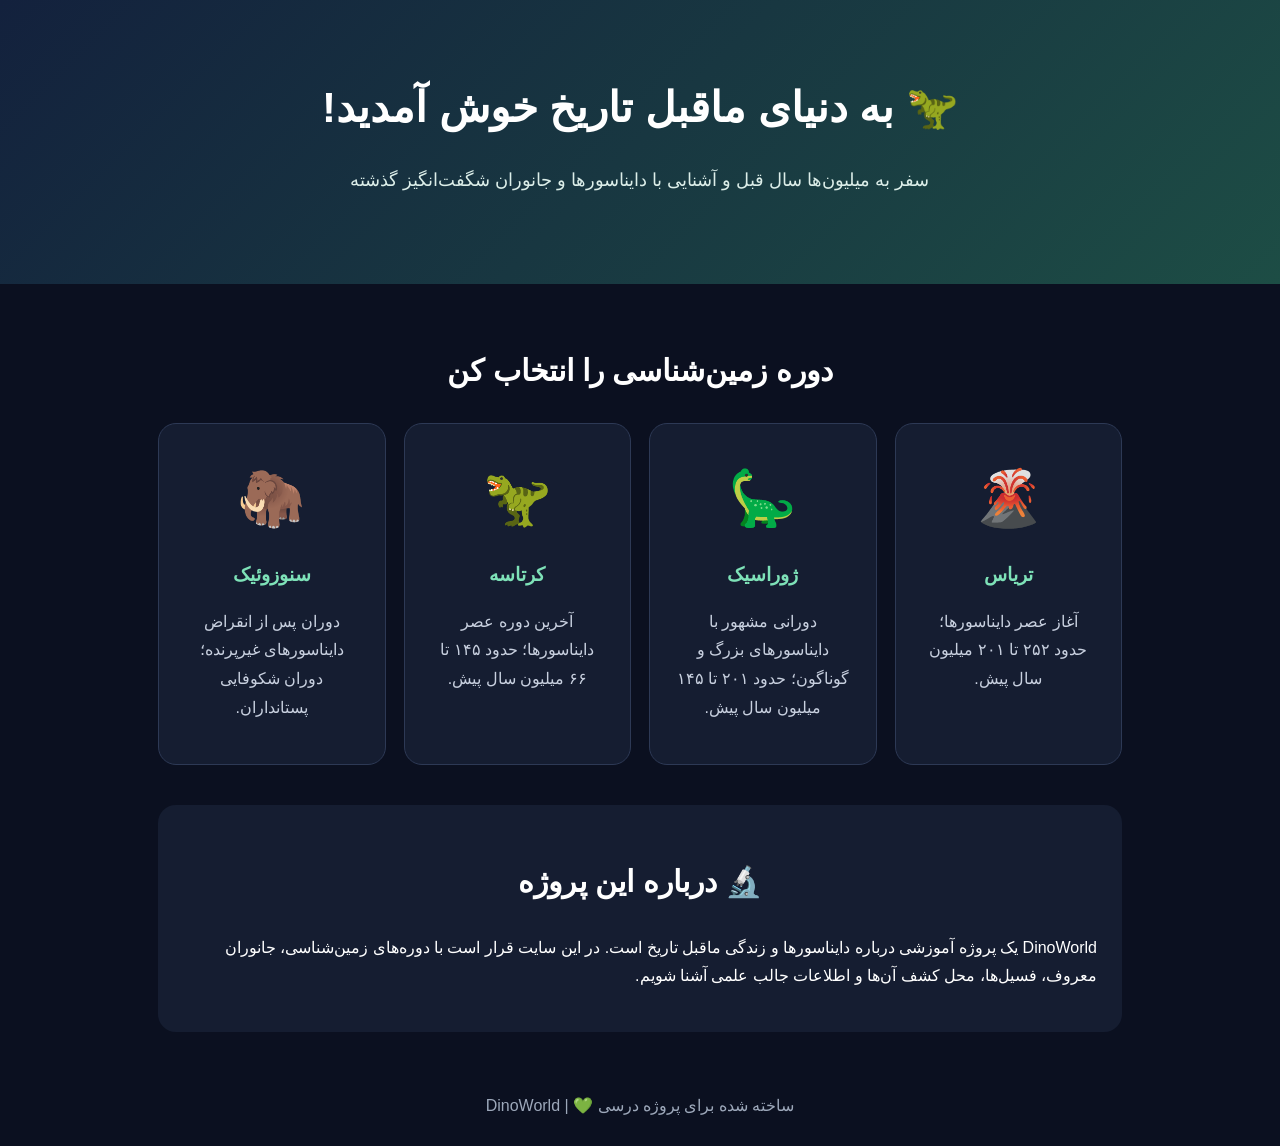
==== index.html @ c3aac421 "Add files via upload" ====
<!DOCTYPE html>
<html lang="fa" dir="rtl">
<head>
<meta charset="UTF-8">
<meta name="viewport" content="width=device-width, initial-scale=1.0">
<meta name="description" content="موزه تعاملی دنیای دایناسورها و جانوران ماقبل تاریخ">
<title>DinoWorld | دنیای دایناسورها</title>
<style>
*{box-sizing:border-box}body{margin:0;font-family:Tahoma,Arial,sans-serif;background:#0b1020;color:#fff;line-height:1.8}
header{padding:70px 20px;text-align:center;background:linear-gradient(135deg,#13213d,#1d4d45)}
h1{font-size:42px;margin:0 0 12px}header p{font-size:18px;color:#dceee9}
.container{max-width:1000px;margin:auto;padding:35px 18px}h2{text-align:center;font-size:30px;margin-bottom:25px}
.periods{display:grid;grid-template-columns:repeat(auto-fit,minmax(200px,1fr));gap:18px}
.card{background:#151d31;border:1px solid #2d3955;border-radius:18px;padding:25px;text-align:center;transition:.2s}
.card:hover{transform:translateY(-4px);border-color:#62d6a7}.emoji{font-size:55px}
.card h3{margin:10px 0 5px;color:#7ee2b8}.card p{color:#c8d0df}
.about{margin-top:40px;background:#151d31;border-radius:18px;padding:25px}footer{text-align:center;padding:25px;color:#9da8ba}
</style>
</head>
<body>
<header>
<h1>🦖 به دنیای ماقبل تاریخ خوش آمدید!</h1>
<p>سفر به میلیون‌ها سال قبل و آشنایی با دایناسورها و جانوران شگفت‌انگیز گذشته</p>
</header>
<main class="container">
<h2>دوره زمین‌شناسی را انتخاب کن</h2>
<section class="periods">
<article class="card"><div class="emoji">🌋</div><h3>تریاس</h3><p>آغاز عصر دایناسورها؛ حدود ۲۵۲ تا ۲۰۱ میلیون سال پیش.</p></article>
<article class="card"><div class="emoji">🦕</div><h3>ژوراسیک</h3><p>دورانی مشهور با دایناسورهای بزرگ و گوناگون؛ حدود ۲۰۱ تا ۱۴۵ میلیون سال پیش.</p></article>
<article class="card"><div class="emoji">🦖</div><h3>کرتاسه</h3><p>آخرین دوره عصر دایناسورها؛ حدود ۱۴۵ تا ۶۶ میلیون سال پیش.</p></article>
<article class="card"><div class="emoji">🦣</div><h3>سنوزوئیک</h3><p>دوران پس از انقراض دایناسورهای غیرپرنده؛ دوران شکوفایی پستانداران.</p></article>
</section>
<section class="about"><h2>🔬 درباره این پروژه</h2><p>DinoWorld یک پروژه آموزشی درباره دایناسورها و زندگی ماقبل تاریخ است. در این سایت قرار است با دوره‌های زمین‌شناسی، جانوران معروف، فسیل‌ها، محل کشف آن‌ها و اطلاعات جالب علمی آشنا شویم.</p></section>
</main>
<footer>ساخته شده برای پروژه درسی 💚 | DinoWorld</footer>
</body>
</html>
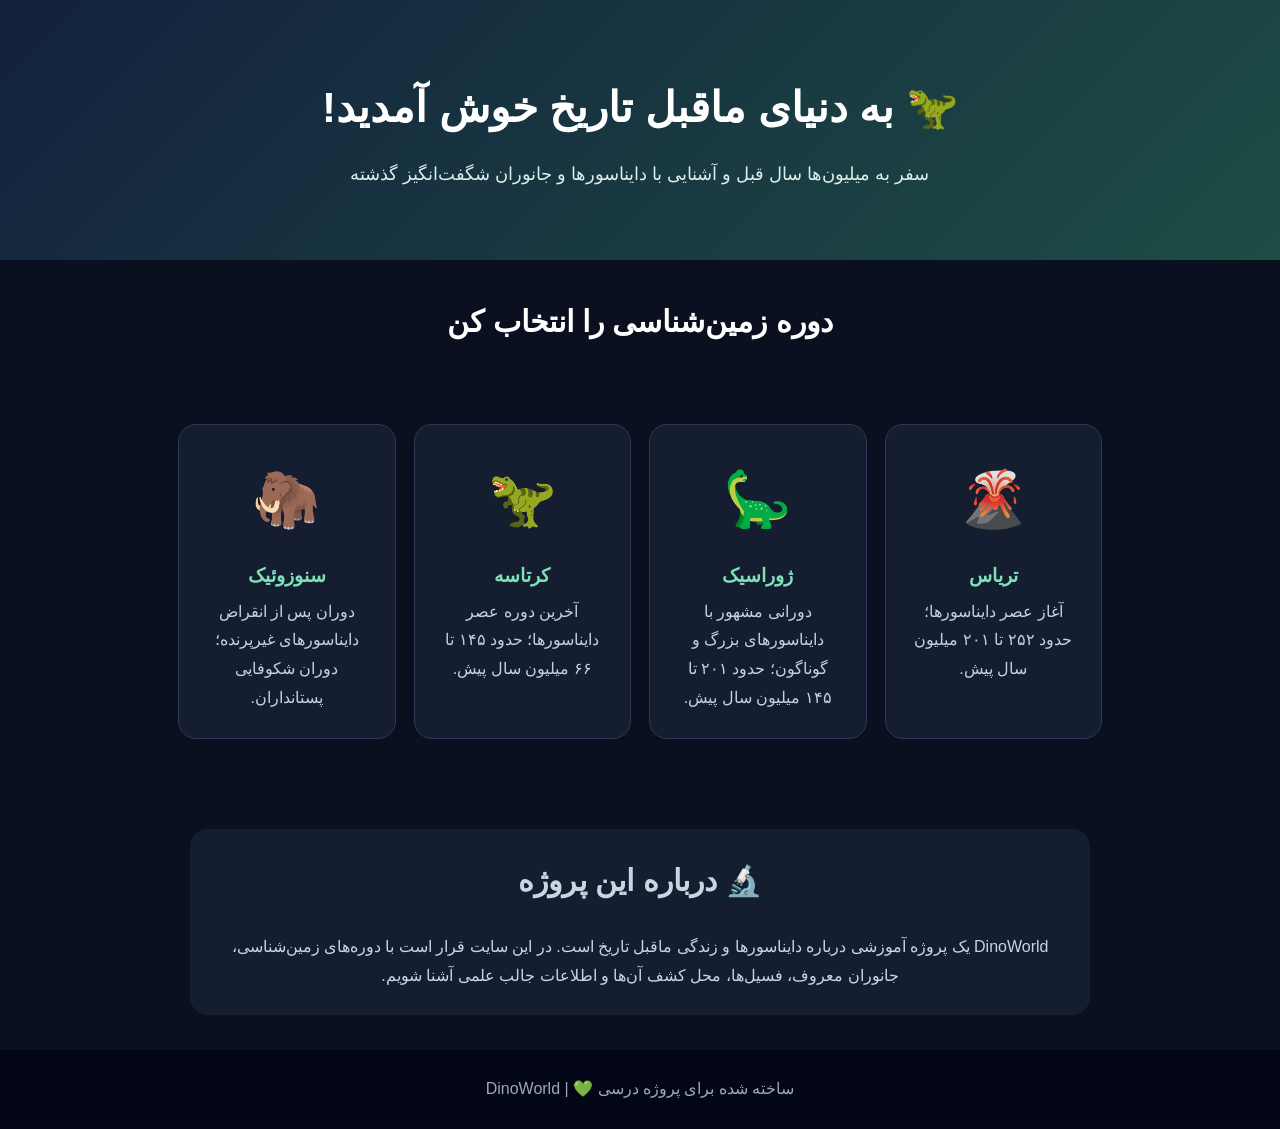
==== commit 2a717c5b: "Fix HTML formatting for title and stylesheet link" ====
--- a/index.html
+++ b/index.html
@@ -4,7 +4,7 @@
 <meta charset="UTF-8">
 <meta name="viewport" content="width=device-width, initial-scale=1.0">
 <meta name="description" content="موزه تعاملی دنیای دایناسورها و جانوران ماقبل تاریخ">
-<title>DinoWorld | دنیای دایناسورها</title>
+<title>DinoWorld | دنیای دایناسورها</title><link rel="stylesheet" href="style.css">
 <style>
 *{box-sizing:border-box}body{margin:0;font-family:Tahoma,Arial,sans-serif;background:#0b1020;color:#fff;line-height:1.8}
 header{padding:70px 20px;text-align:center;background:linear-gradient(135deg,#13213d,#1d4d45)}
@@ -34,4 +34,4 @@
 </main>
 <footer>ساخته شده برای پروژه درسی 💚 | DinoWorld</footer>
 </body>
-</html>+</html>
--- a/style.css
+++ b/style.css
@@ -0,0 +1,101 @@
+* {
+    box-sizing: border-box;
+    margin: 0;
+    padding: 0;
+}
+
+body {
+    font-family: Tahoma, Arial, sans-serif;
+    direction: rtl;
+    background: #0f172a;
+    color: #f8fafc;
+    line-height: 1.8;
+}
+
+.hero {
+    min-height: 55vh;
+    display: flex;
+    flex-direction: column;
+    justify-content: center;
+    align-items: center;
+    text-align: center;
+    padding: 40px 20px;
+    background: linear-gradient(135deg, #14532d, #0f172a);
+}
+
+.hero h1 {
+    font-size: clamp(2rem, 7vw, 4rem);
+    margin-bottom: 15px;
+}
+
+.hero p {
+    max-width: 700px;
+    font-size: 1.1rem;
+    color: #cbd5e1;
+}
+
+.periods {
+    max-width: 1100px;
+    margin: 0 auto;
+    padding: 50px 20px;
+}
+
+.periods h2 {
+    text-align: center;
+    margin-bottom: 30px;
+    font-size: 2rem;
+}
+
+.period-grid {
+    display: grid;
+    grid-template-columns: repeat(auto-fit, minmax(220px, 1fr));
+    gap: 20px;
+}
+
+.period-card {
+    display: block;
+    padding: 30px 20px;
+    border-radius: 20px;
+    background: #1e293b;
+    color: #f8fafc;
+    text-decoration: none;
+    text-align: center;
+    border: 1px solid #334155;
+    transition: transform 0.2s, background 0.2s;
+}
+
+.period-card:hover {
+    transform: translateY(-5px);
+    background: #334155;
+}
+
+.period-card .icon {
+    font-size: 3rem;
+    display: block;
+    margin-bottom: 10px;
+}
+
+.about {
+    max-width: 900px;
+    margin: 0 auto;
+    padding: 20px 20px 60px;
+    text-align: center;
+    color: #cbd5e1;
+}
+
+footer {
+    text-align: center;
+    padding: 25px;
+    background: #020617;
+    color: #94a3b8;
+}
+
+@media (max-width: 600px) {
+    .hero {
+        min-height: 45vh;
+    }
+
+    .periods {
+        padding-top: 35px;
+    }
+}
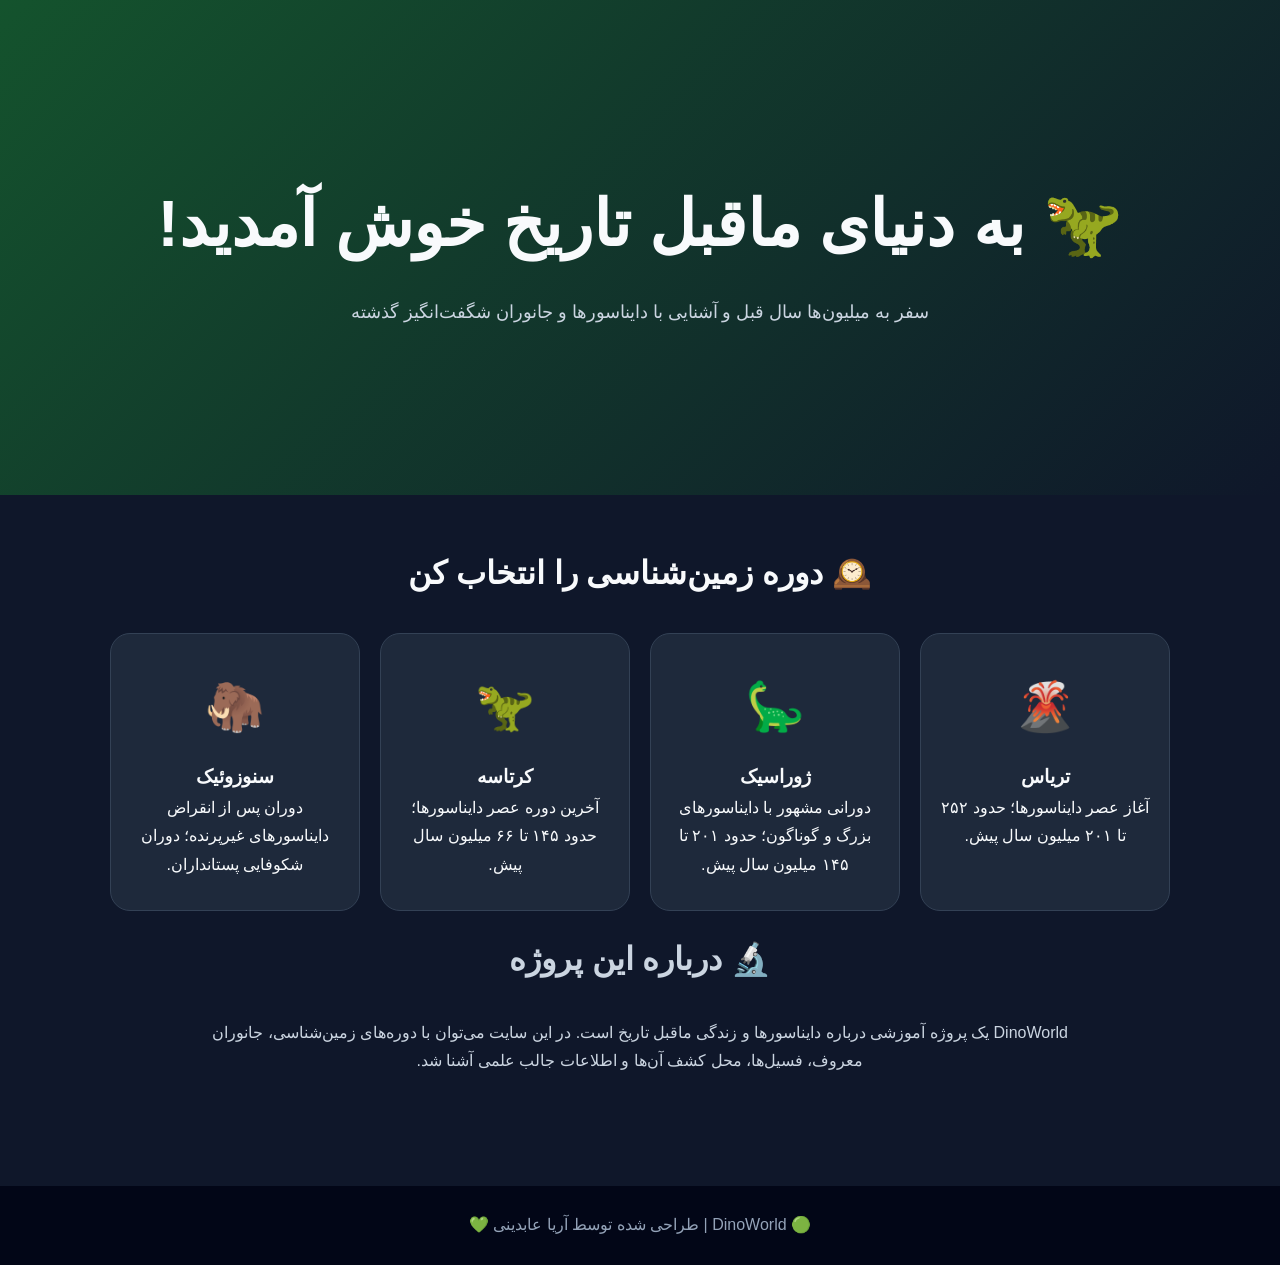
==== commit 09416425: "Connect geological periods" ====
--- a/index.html
+++ b/index.html
@@ -1,37 +1,128 @@
 <!DOCTYPE html>
 <html lang="fa" dir="rtl">
+
 <head>
-<meta charset="UTF-8">
-<meta name="viewport" content="width=device-width, initial-scale=1.0">
-<meta name="description" content="موزه تعاملی دنیای دایناسورها و جانوران ماقبل تاریخ">
-<title>DinoWorld | دنیای دایناسورها</title><link rel="stylesheet" href="style.css">
-<style>
-*{box-sizing:border-box}body{margin:0;font-family:Tahoma,Arial,sans-serif;background:#0b1020;color:#fff;line-height:1.8}
-header{padding:70px 20px;text-align:center;background:linear-gradient(135deg,#13213d,#1d4d45)}
-h1{font-size:42px;margin:0 0 12px}header p{font-size:18px;color:#dceee9}
-.container{max-width:1000px;margin:auto;padding:35px 18px}h2{text-align:center;font-size:30px;margin-bottom:25px}
-.periods{display:grid;grid-template-columns:repeat(auto-fit,minmax(200px,1fr));gap:18px}
-.card{background:#151d31;border:1px solid #2d3955;border-radius:18px;padding:25px;text-align:center;transition:.2s}
-.card:hover{transform:translateY(-4px);border-color:#62d6a7}.emoji{font-size:55px}
-.card h3{margin:10px 0 5px;color:#7ee2b8}.card p{color:#c8d0df}
-.about{margin-top:40px;background:#151d31;border-radius:18px;padding:25px}footer{text-align:center;padding:25px;color:#9da8ba}
-</style>
+    <meta charset="UTF-8">
+
+    <meta name="viewport" content="width=device-width, initial-scale=1.0">
+
+    <meta
+        name="description"
+        content="موزه تعاملی دنیای دایناسورها و جانوران ماقبل تاریخ"
+    >
+
+    <title>DinoWorld | دنیای دایناسورها</title>
+
+    <link rel="stylesheet" href="style.css">
 </head>
+
 <body>
-<header>
-<h1>🦖 به دنیای ماقبل تاریخ خوش آمدید!</h1>
-<p>سفر به میلیون‌ها سال قبل و آشنایی با دایناسورها و جانوران شگفت‌انگیز گذشته</p>
-</header>
-<main class="container">
-<h2>دوره زمین‌شناسی را انتخاب کن</h2>
-<section class="periods">
-<article class="card"><div class="emoji">🌋</div><h3>تریاس</h3><p>آغاز عصر دایناسورها؛ حدود ۲۵۲ تا ۲۰۱ میلیون سال پیش.</p></article>
-<article class="card"><div class="emoji">🦕</div><h3>ژوراسیک</h3><p>دورانی مشهور با دایناسورهای بزرگ و گوناگون؛ حدود ۲۰۱ تا ۱۴۵ میلیون سال پیش.</p></article>
-<article class="card"><div class="emoji">🦖</div><h3>کرتاسه</h3><p>آخرین دوره عصر دایناسورها؛ حدود ۱۴۵ تا ۶۶ میلیون سال پیش.</p></article>
-<article class="card"><div class="emoji">🦣</div><h3>سنوزوئیک</h3><p>دوران پس از انقراض دایناسورهای غیرپرنده؛ دوران شکوفایی پستانداران.</p></article>
-</section>
-<section class="about"><h2>🔬 درباره این پروژه</h2><p>DinoWorld یک پروژه آموزشی درباره دایناسورها و زندگی ماقبل تاریخ است. در این سایت قرار است با دوره‌های زمین‌شناسی، جانوران معروف، فسیل‌ها، محل کشف آن‌ها و اطلاعات جالب علمی آشنا شویم.</p></section>
-</main>
-<footer>ساخته شده برای پروژه درسی 💚 | DinoWorld</footer>
+
+    <header class="hero">
+
+        <h1>🦖 به دنیای ماقبل تاریخ خوش آمدید!</h1>
+
+        <p>
+            سفر به میلیون‌ها سال قبل و آشنایی با دایناسورها
+            و جانوران شگفت‌انگیز گذشته
+        </p>
+
+    </header>
+
+
+    <main class="periods">
+
+        <h2>🕰️ دوره زمین‌شناسی را انتخاب کن</h2>
+
+
+        <div class="period-grid">
+
+            <a
+                href="animals.html/animals.html?period=triassic"
+                class="period-card"
+            >
+                <span class="icon">🌋</span>
+
+                <h3>تریاس</h3>
+
+                <p>
+                    آغاز عصر دایناسورها؛ حدود ۲۵۲ تا
+                    ۲۰۱ میلیون سال پیش.
+                </p>
+            </a>
+
+
+            <a
+                href="animals.html/animals.html?period=jurassic"
+                class="period-card"
+            >
+                <span class="icon">🦕</span>
+
+                <h3>ژوراسیک</h3>
+
+                <p>
+                    دورانی مشهور با دایناسورهای بزرگ و
+                    گوناگون؛ حدود ۲۰۱ تا ۱۴۵ میلیون سال پیش.
+                </p>
+            </a>
+
+
+            <a
+                href="animals.html/animals.html?period=cretaceous"
+                class="period-card"
+            >
+                <span class="icon">🦖</span>
+
+                <h3>کرتاسه</h3>
+
+                <p>
+                    آخرین دوره عصر دایناسورها؛ حدود ۱۴۵
+                    تا ۶۶ میلیون سال پیش.
+                </p>
+            </a>
+
+
+            <a
+                href="animals.html/animals.html?period=cenozoic"
+                class="period-card"
+            >
+                <span class="icon">🦣</span>
+
+                <h3>سنوزوئیک</h3>
+
+                <p>
+                    دوران پس از انقراض دایناسورهای غیرپرنده؛
+                    دوران شکوفایی پستانداران.
+                </p>
+            </a>
+
+        </div>
+
+
+        <section class="about">
+
+            <h2>🔬 درباره این پروژه</h2>
+
+            <p>
+                DinoWorld یک پروژه آموزشی درباره دایناسورها
+                و زندگی ماقبل تاریخ است. در این سایت می‌توان
+                با دوره‌های زمین‌شناسی، جانوران معروف،
+                فسیل‌ها، محل کشف آن‌ها و اطلاعات جالب علمی
+                آشنا شد.
+            </p>
+
+        </section>
+
+    </main>
+
+
+    <footer>
+        🟢 DinoWorld | طراحی شده توسط آریا عابدینی 💚
+    </footer>
+
+
+    <script src="script.js"></script>
+
 </body>
+
 </html>
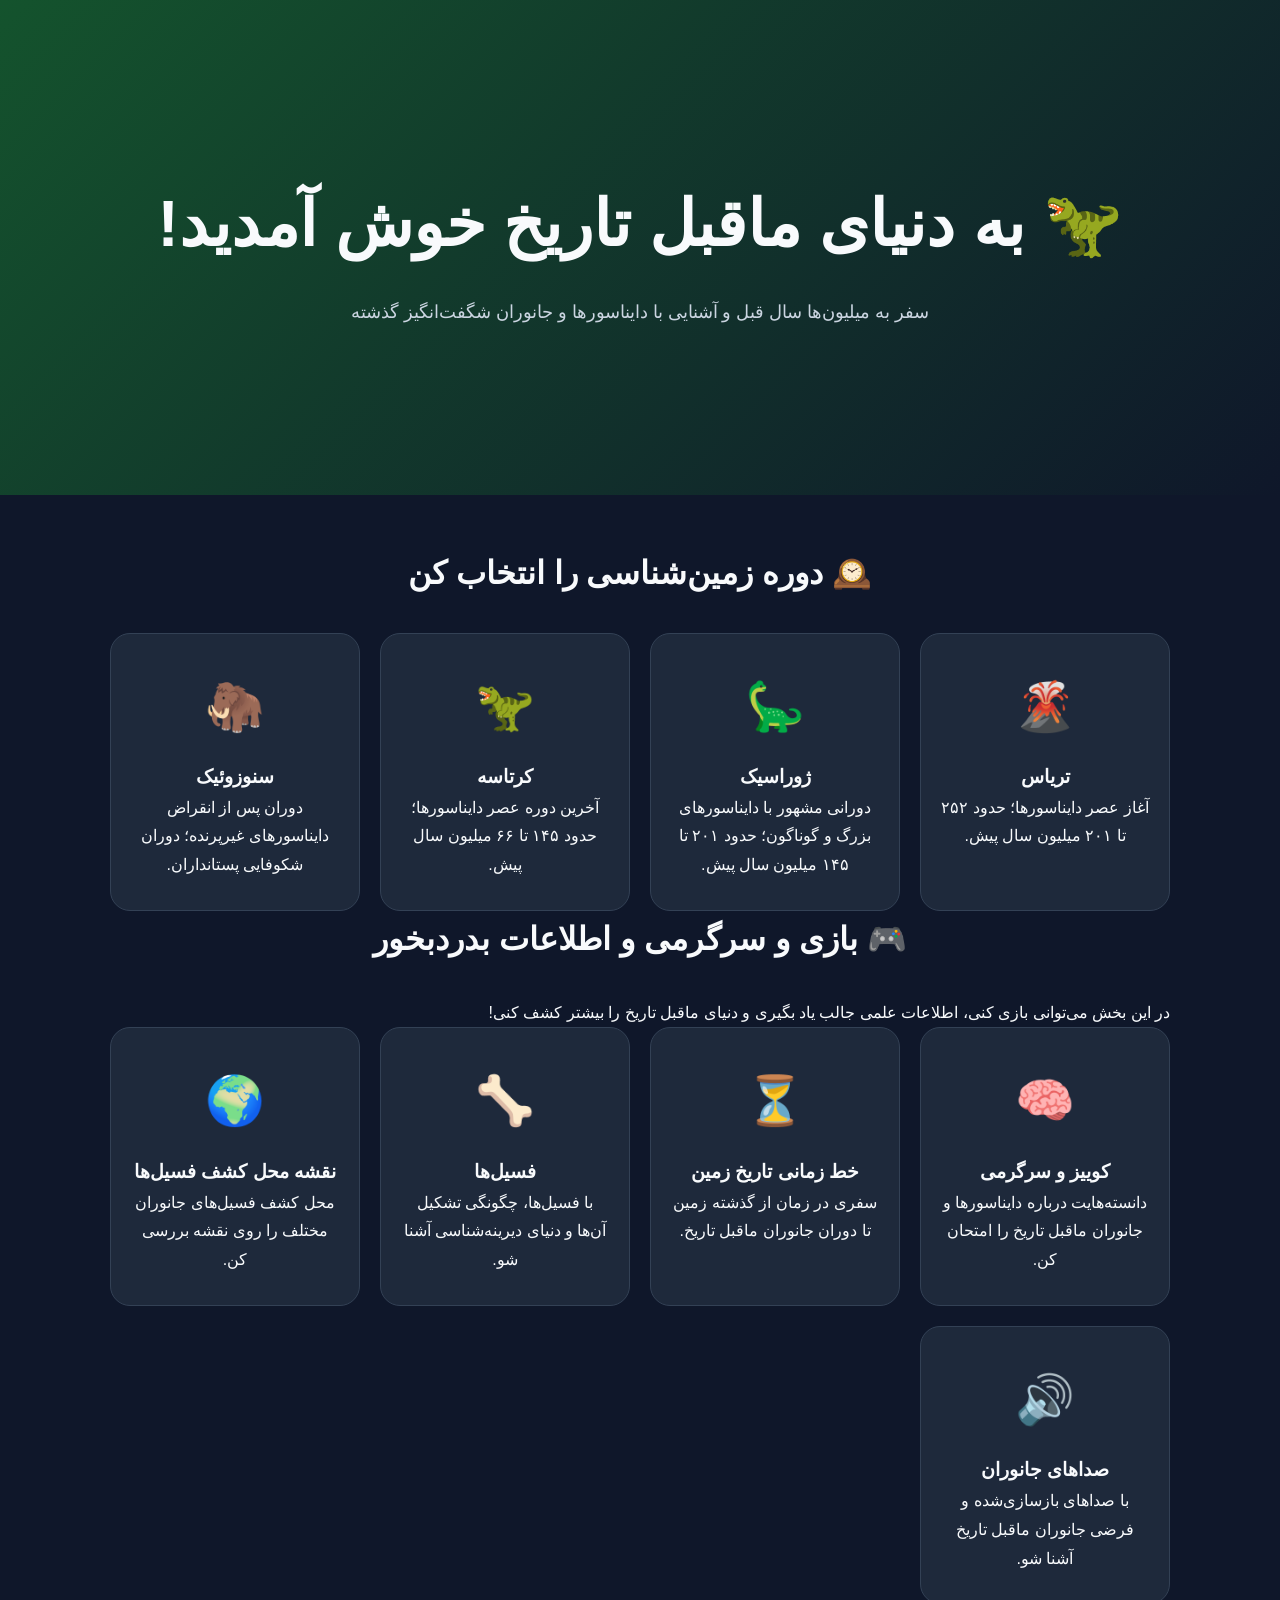
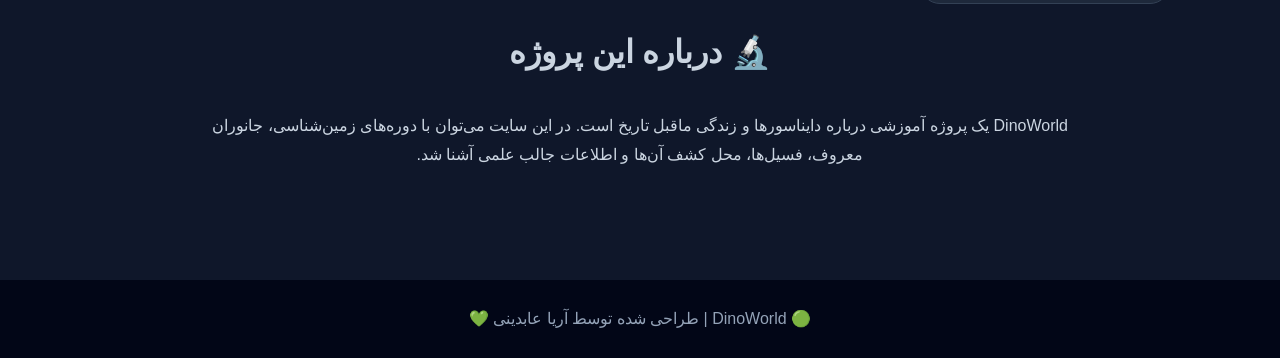
==== commit 631b287a: "Add games and useful information section" ====
--- a/index.html
+++ b/index.html
@@ -97,6 +97,99 @@
             </a>
 
         </div>
+
+
+        <!-- بازی و سرگرمی و اطلاعات بدردبخور -->
+
+        <section class="fun-section">
+
+            <h2>🎮 بازی و سرگرمی و اطلاعات بدردبخور</h2>
+
+            <p class="fun-intro">
+                در این بخش می‌توانی بازی کنی، اطلاعات علمی
+                جالب یاد بگیری و دنیای ماقبل تاریخ را بیشتر کشف کنی!
+            </p>
+
+
+            <div class="period-grid">
+
+                <a
+                    href="quiz.html"
+                    class="period-card"
+                >
+                    <span class="icon">🧠</span>
+
+                    <h3>کوییز و سرگرمی</h3>
+
+                    <p>
+                        دانسته‌هایت درباره دایناسورها و
+                        جانوران ماقبل تاریخ را امتحان کن.
+                    </p>
+                </a>
+
+
+                <a
+                    href="timeline.html"
+                    class="period-card"
+                >
+                    <span class="icon">⏳</span>
+
+                    <h3>خط زمانی تاریخ زمین</h3>
+
+                    <p>
+                        سفری در زمان از گذشته زمین تا
+                        دوران جانوران ماقبل تاریخ.
+                    </p>
+                </a>
+
+
+                <a
+                    href="fossils.html"
+                    class="period-card"
+                >
+                    <span class="icon">🦴</span>
+
+                    <h3>فسیل‌ها</h3>
+
+                    <p>
+                        با فسیل‌ها، چگونگی تشکیل آن‌ها و
+                        دنیای دیرینه‌شناسی آشنا شو.
+                    </p>
+                </a>
+
+
+                <a
+                    href="fossil-map.html"
+                    class="period-card"
+                >
+                    <span class="icon">🌍</span>
+
+                    <h3>نقشه محل کشف فسیل‌ها</h3>
+
+                    <p>
+                        محل کشف فسیل‌های جانوران مختلف را
+                        روی نقشه بررسی کن.
+                    </p>
+                </a>
+
+
+                <a
+                    href="sounds.html"
+                    class="period-card"
+                >
+                    <span class="icon">🔊</span>
+
+                    <h3>صداهای جانوران</h3>
+
+                    <p>
+                        با صداهای بازسازی‌شده و فرضی
+                        جانوران ماقبل تاریخ آشنا شو.
+                    </p>
+                </a>
+
+            </div>
+
+        </section>
 
 
         <section class="about">
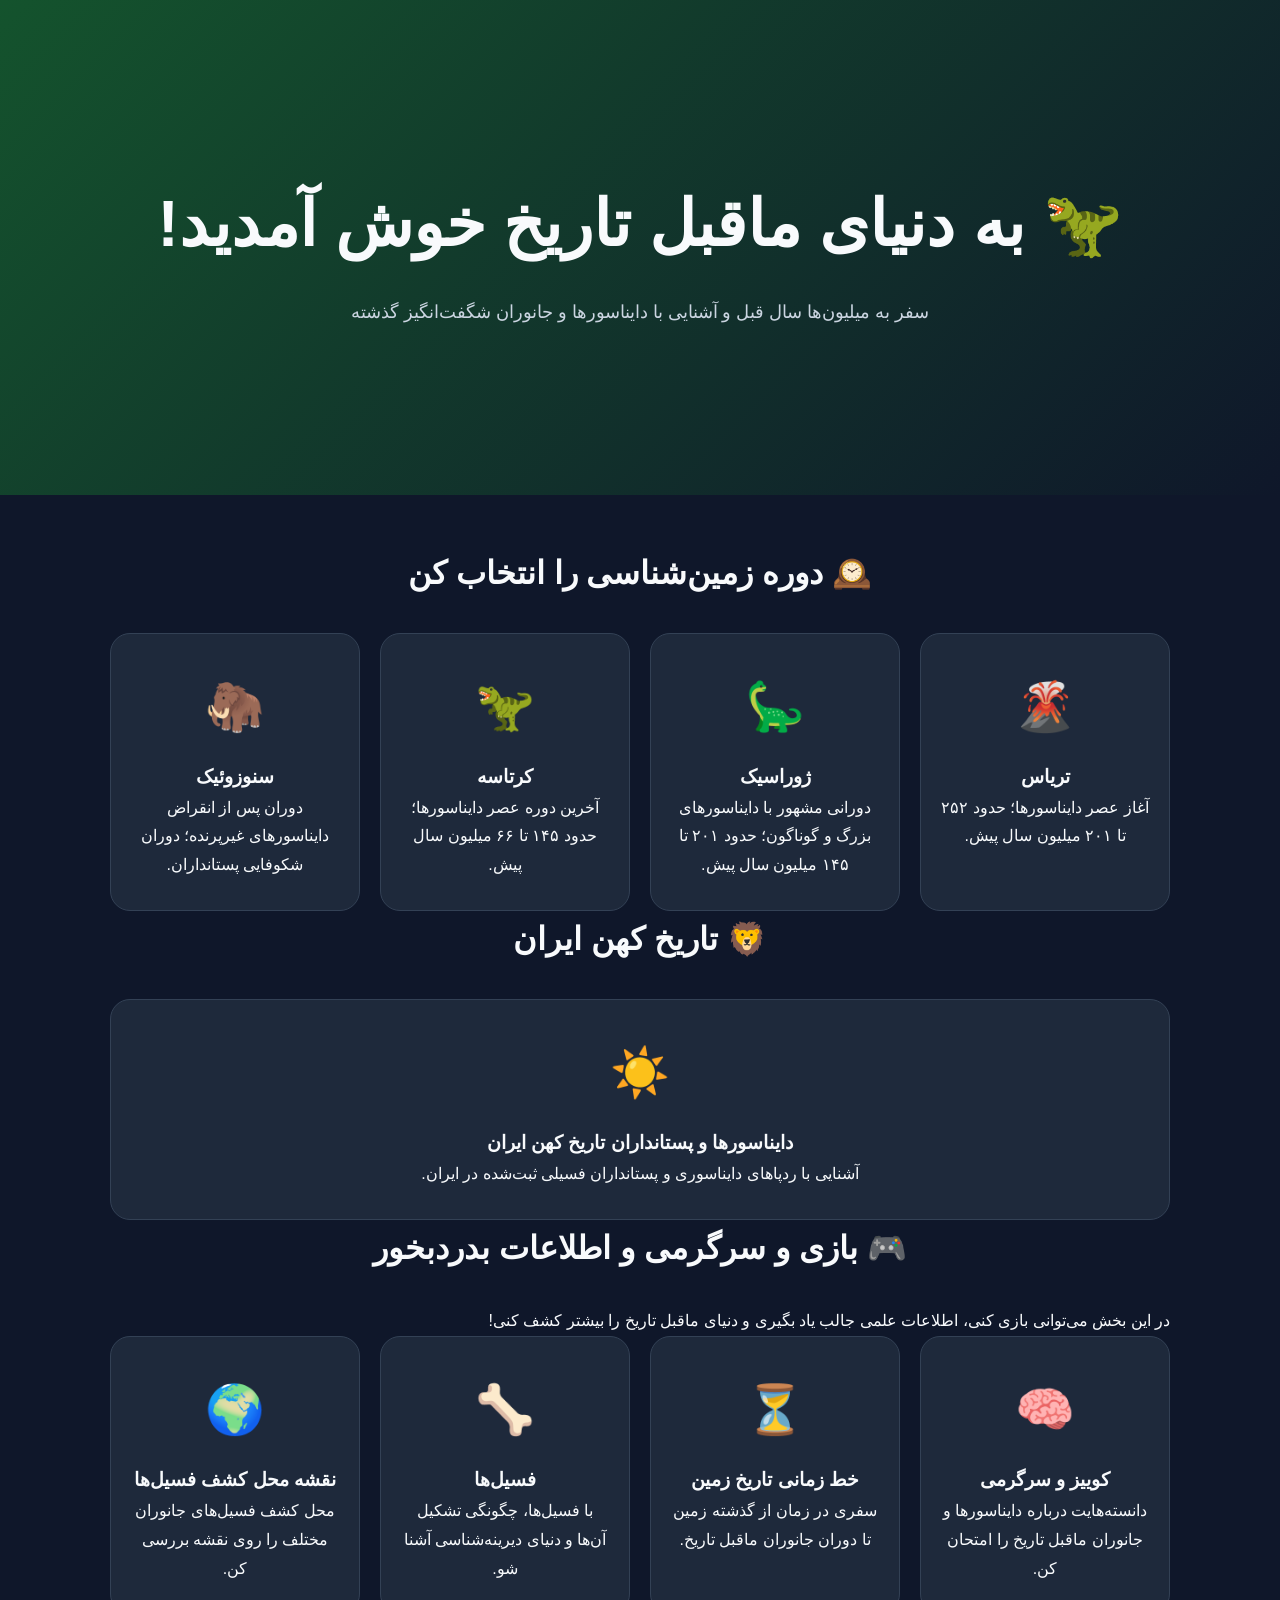
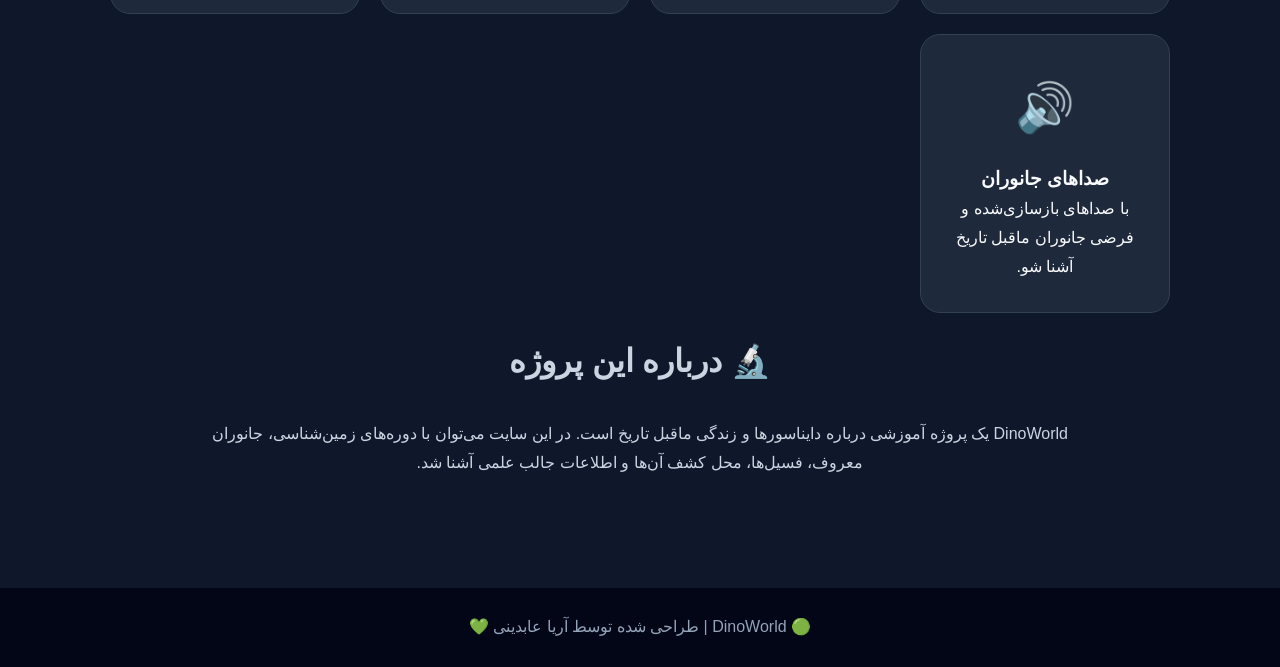
==== commit 2c55a9b2: "Add Iran ancient history section to homepage 🦁☀️" ====
--- a/index.html
+++ b/index.html
@@ -99,9 +99,32 @@
         </div>
 
 
+        <!-- تاریخ کهن ایران -->
+
+        <section class="iran-section" id="iran-ancient">
+
+            <h2>🦁 تاریخ کهن ایران</h2>
+
+            <a
+                href="iran.html"
+                class="period-card"
+            >
+                <span class="icon">☀️</span>
+
+                <h3>دایناسورها و پستانداران تاریخ کهن ایران</h3>
+
+                <p>
+                    آشنایی با ردپاهای دایناسوری و
+                    پستانداران فسیلی ثبت‌شده در ایران.
+                </p>
+            </a>
+
+        </section>
+
+
         <!-- بازی و سرگرمی و اطلاعات بدردبخور -->
 
-        <section class="fun-section">
+        <section class="fun-section" id="fun">
 
             <h2>🎮 بازی و سرگرمی و اطلاعات بدردبخور</h2>
 
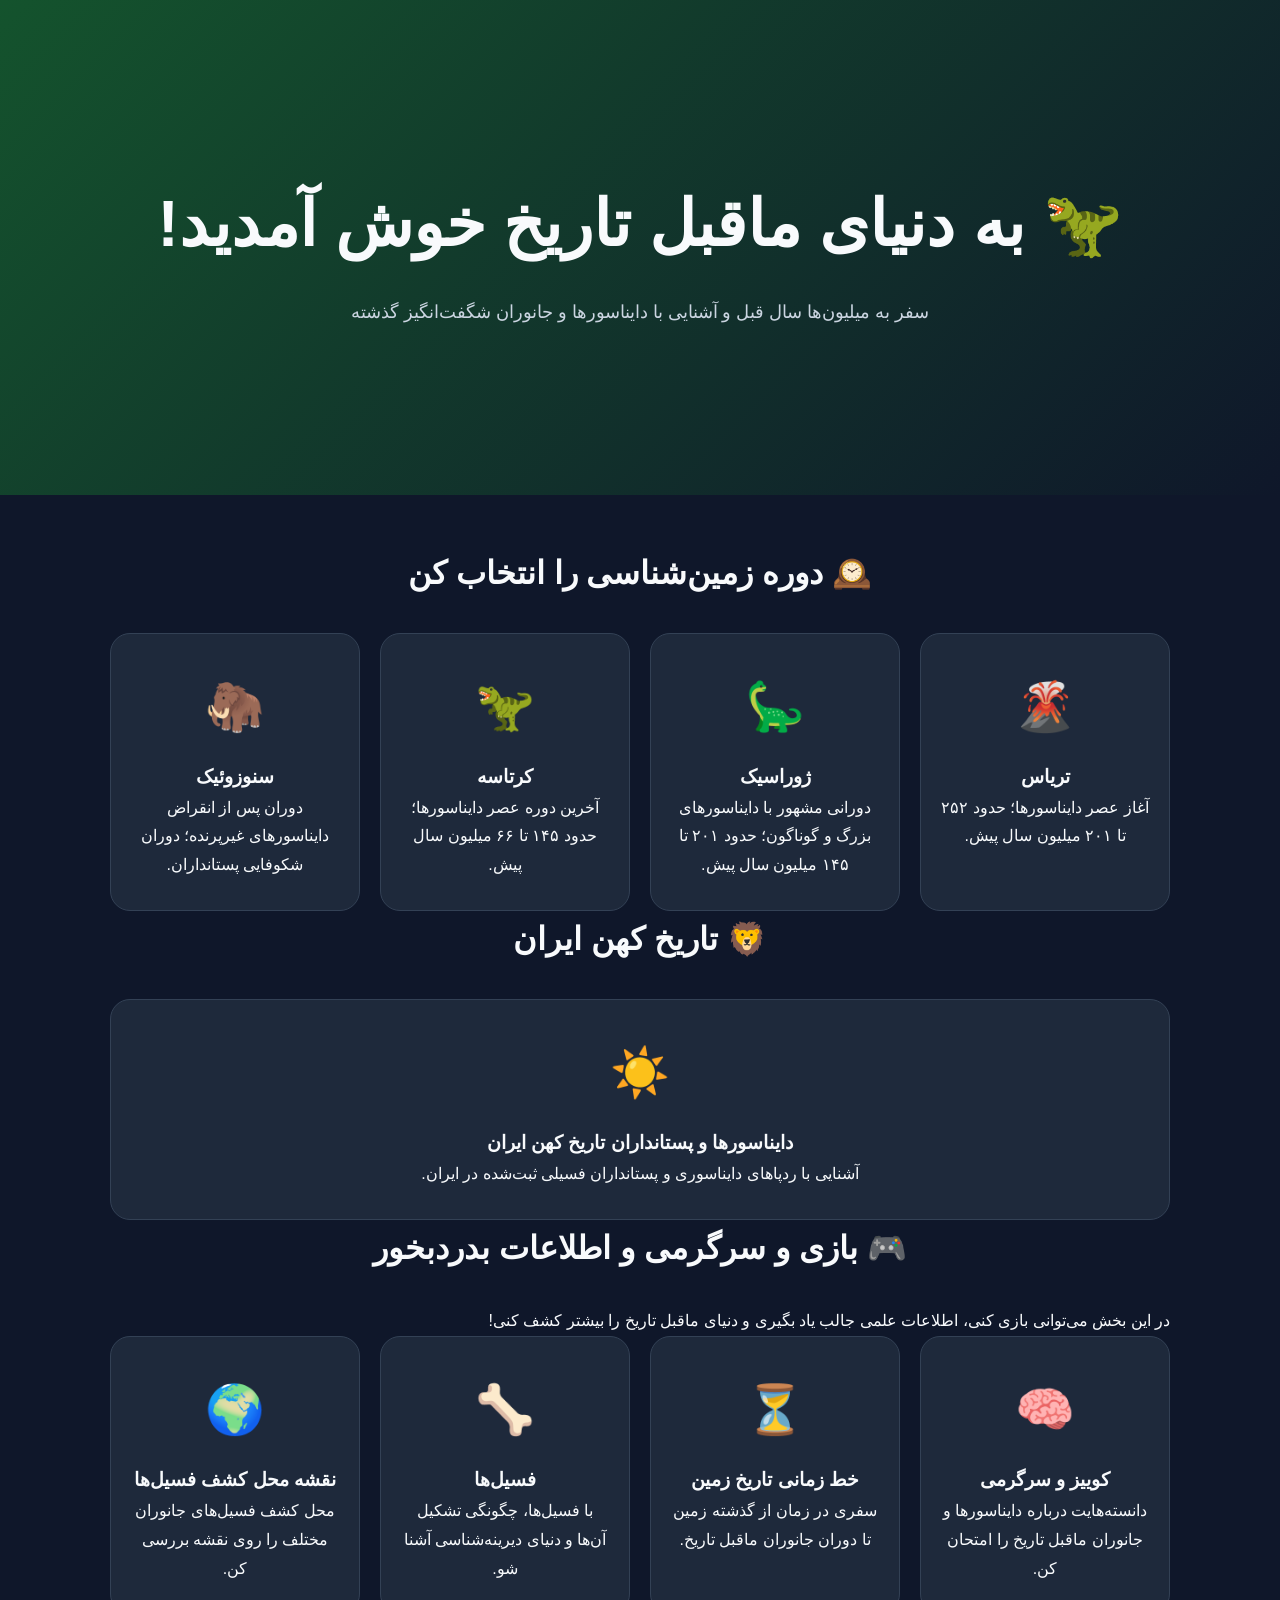
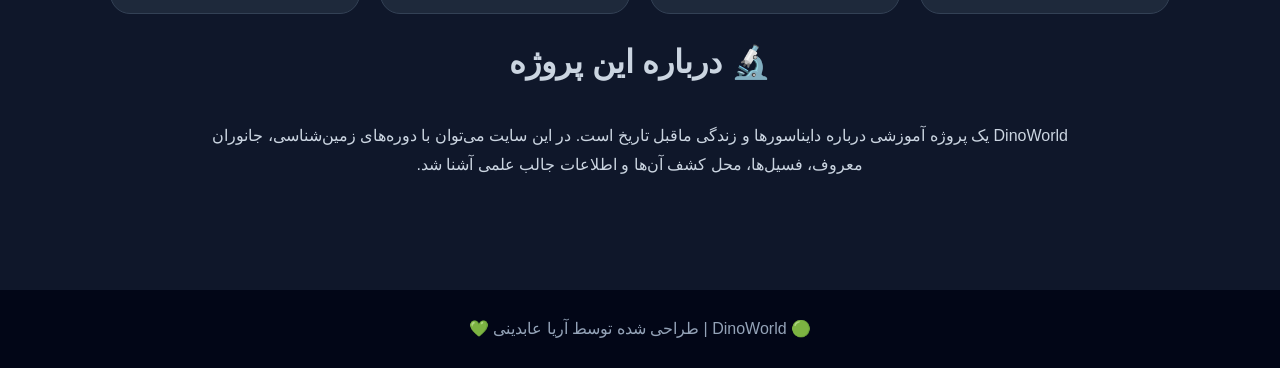
==== commit 30d8ac66: "Remove animal sounds link and description Removed the animal sounds section from the index page." ====
--- a/index.html
+++ b/index.html
@@ -196,19 +196,7 @@
                 </a>
 
 
-                <a
-                    href="sounds.html"
-                    class="period-card"
-                >
-                    <span class="icon">🔊</span>
-
-                    <h3>صداهای جانوران</h3>
-
-                    <p>
-                        با صداهای بازسازی‌شده و فرضی
-                        جانوران ماقبل تاریخ آشنا شو.
-                    </p>
-                </a>
+                
 
             </div>
 
